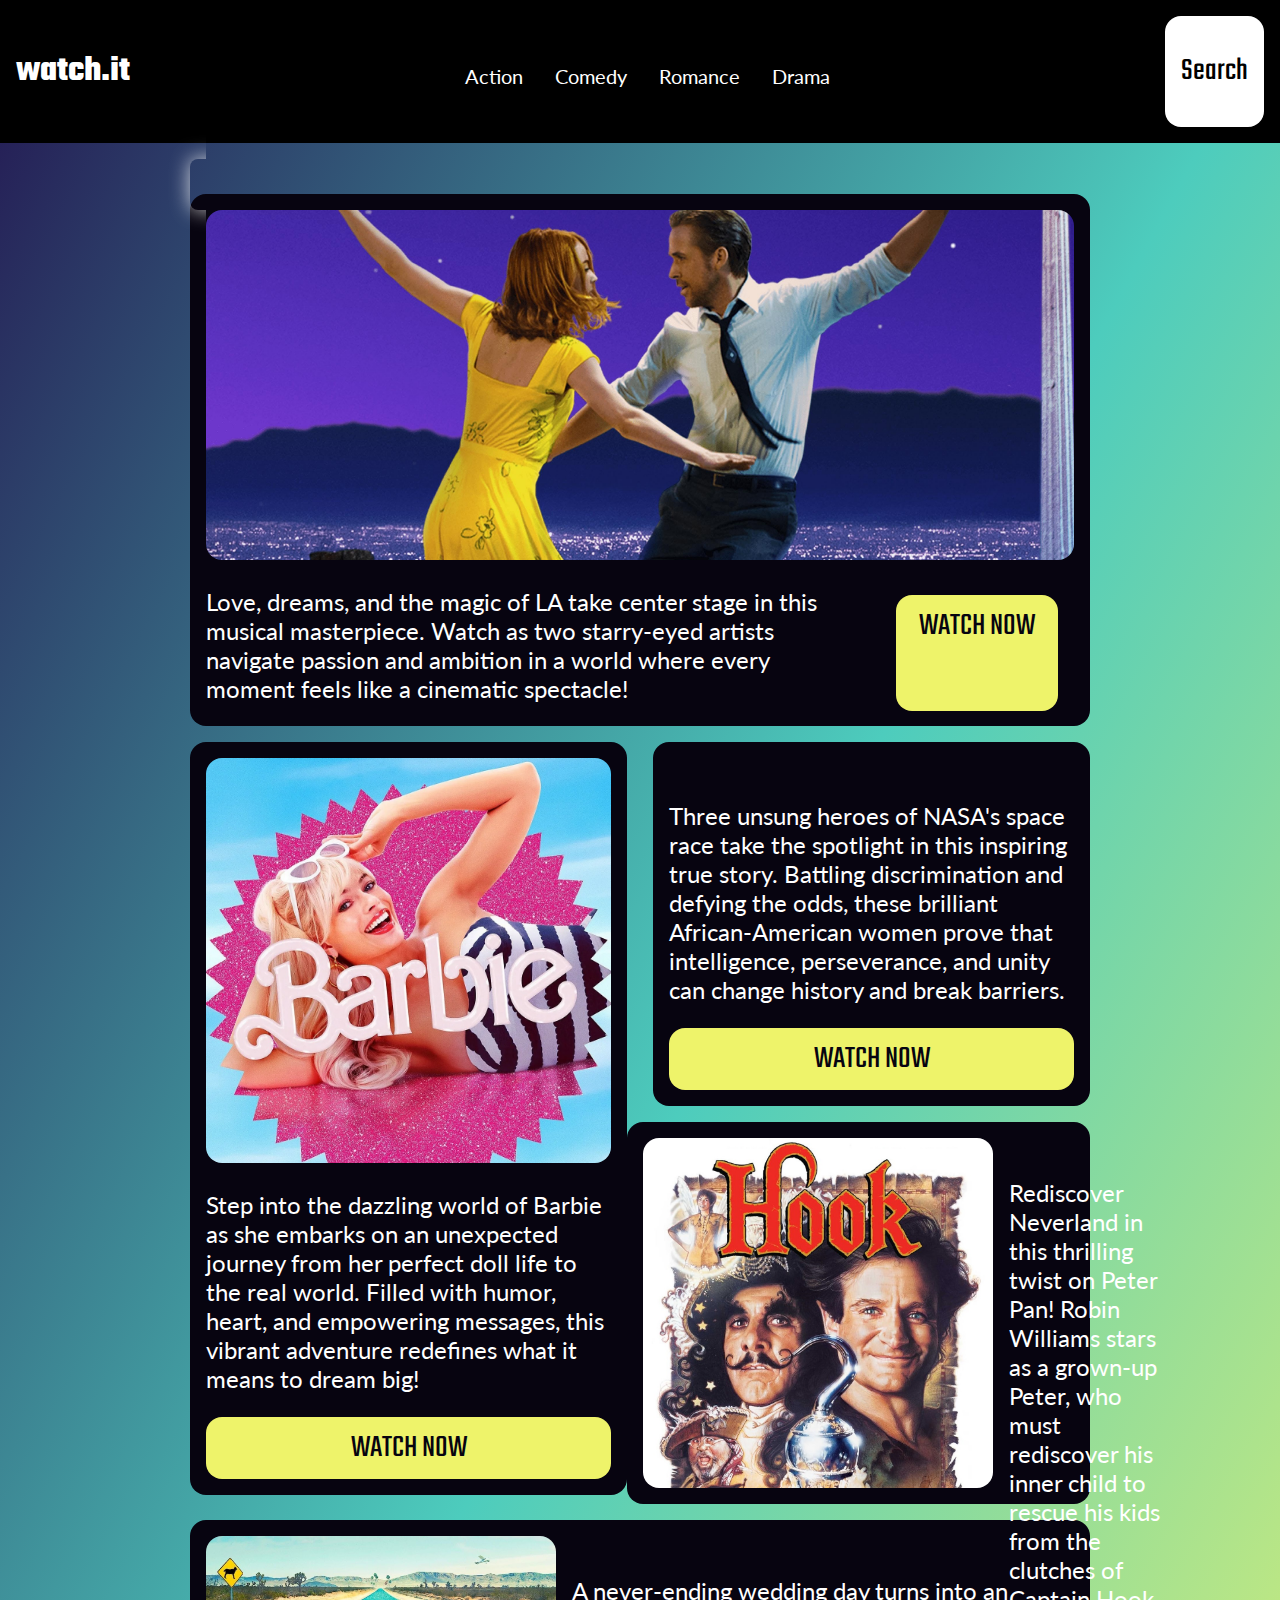
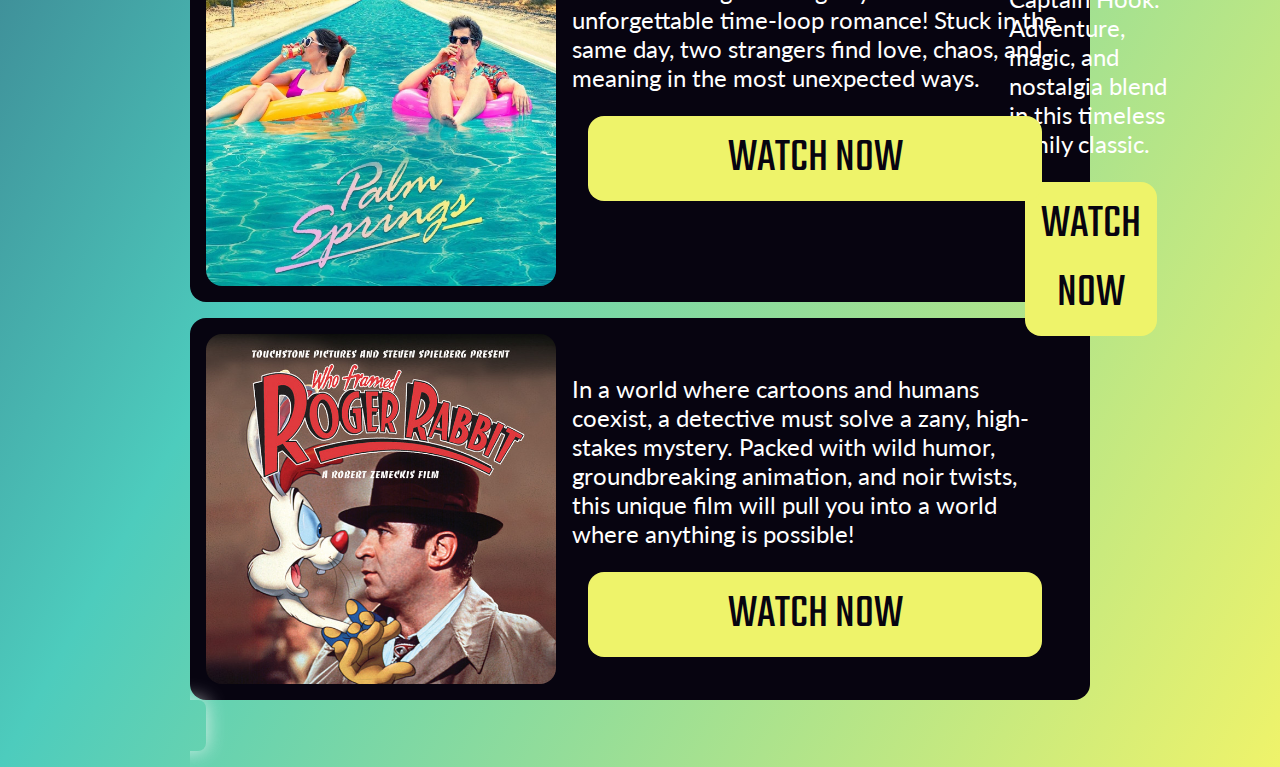
==== Task 2/index.html @ 02ca2071 "Task 2" ====
<!DOCTYPE html>
<html lang="en">
<head>
    <meta charset="UTF-8">
    <meta name="viewport" content="width=device-width, initial-scale=1.0">
    <title>Watch.it</title>
    <link rel="stylesheet" href="style.css">
</head>
<body>
    <header>
        <div class="logo">
            <h2>watch.it</h2>
        </div>
        <nav>
            <a href="">Action</a>
            <a href="">Comedy</a>
            <a href="">Romance</a>
            <a href="">Drama</a>
        </nav>
        <button>Search</button>
    </header>
    <div class="container">
        <div class="movies">
            <div class="movie1">
                <img src="images/la-la-land.jpg">
                <div class="boxes1">
                    <p>Love, dreams, and the magic of LA take center stage in this musical masterpiece. Watch as two starry-eyed artists navigate passion and ambition in a world where every moment feels like a cinematic spectacle!</p>
                </div>
                <div class="movie-button">WATCH NOW</div>
            </div>
            <div class="movie2">
                <img src="images/barbie.jpg" alt=""> 
                <div class="boxes2">
                    <p>Step into the dazzling world of Barbie as she embarks on an unexpected journey from her perfect doll life to the real world. Filled with humor, heart, and empowering messages, this vibrant adventure redefines what it means to dream big!</p>
                </div>
                <div class="movie-button">WATCH NOW</div>
            </div>
            <div class="movie3">
                <img src="images/hidden-figures.jpg" alt="">
                <div class="boxes3">
                    <p>Three unsung heroes of NASA's space race take the spotlight in this inspiring true story. Battling discrimination and defying the odds, these brilliant African-American women prove that intelligence, perseverance, and unity can change history and break barriers.</p>
                </div>
                <div class="movie-button">WATCH NOW</div>
            </div>
            <div class="movie4">
                <img src="images/hook.jpg" alt="">
                <div class="boxes4">
                    <p>Rediscover Neverland in this thrilling twist on Peter Pan! Robin Williams stars as a grown-up Peter, who must rediscover his inner child to rescue his kids from the clutches of Captain Hook. Adventure, magic, and nostalgia blend in this timeless family classic.</p>
                    <div class="movie-button">WATCH NOW</div>
                </div>
                
            </div>
            <div class="movie5">
                <img src="images/palm-springs.jpg" alt="">
                <div class="boxes5">
                    <p>A never-ending wedding day turns into an unforgettable time-loop romance! Stuck in the same day, two strangers find love, chaos, and meaning in the most unexpected ways.</p>
                    <div class="movie-button">WATCH NOW</div>
                </div>
                
            </div>
            <div class="movie6">
                <img src="images/who-framed-roger-rabbit.jpg" alt="">
                <div class="boxes6">
                    <p>In a world where cartoons and humans coexist, a detective must solve a zany, high-stakes mystery. Packed with wild humor, groundbreaking animation, and noir twists, this unique film will pull you into a world where anything is possible!</p>
                    <div class="movie-button">WATCH NOW</div>
                </div>
                
            </div>
        </div> 
    </div>
</div>
</body>
</html>
---- Task 2/style.css ----
@import url("https://fonts.googleapis.com/css2?family=Teko:wght@300..700&display=swap");
@import url("https://fonts.googleapis.com/css2?family=Lato:ital,wght@0,100;0,300;0,400;0,700;0,900;1,100;1,300;1,400;1,700;1,900&family=Teko:wght@300..700&display=swap"); 


body {
    background-image: linear-gradient(to right bottom, #231651, #4DCCBD, #eff36a);
    font-family: 'Lato', sans-serif;
    margin: 0;
    padding: 0;
}

header {
    background-color: #000000;
    color: #ffffff;
    display: flex;
    justify-content: space-between;
    padding: 32px;
}

.logo {
    font-family: 'Teko', sans-serif;
    font-size: 1.5em;
}

nav {
    display: none;
}

button {
    background-color: #ffffff;
    border: none;
    border-radius: 16px;
    color: #000000;
    font-family: 'Teko', sans-serif;
    font-size: 2em;
    padding: 8px 16px;
    cursor: pointer;
}

.container {
    max-width: 900px;
    margin: 32px auto;
}

.movies {
    display: grid;
    grid-template-columns: 1fr;
    gap: 16px;
}

.movie1,
.movie2,
.movie3,
.movie4,
.movie5,
.movie6 {
    background-color: #070410;
    border-radius: 16px;
    padding: 16px;
    margin-bottom: 16px;
}

.movie1 img,
.movie2 img,
.movie3 img,
.movie4 img,
.movie5 img,
.movie6 img {
    width: 100%;
    border-radius: 16px;
}

.boxes1,
.boxes2,
.boxes3,
.boxes4,
.boxes5,
.boxes6 {
    font-size: 1.5em;
    margin-bottom: 16px;
    color: #FFFFFF;
}

.movie-button {
    background-color: #EEF36A; 
    color: #070410;
    border-radius: 16px;
    padding: 8px 16px;
    text-align: center;
    cursor: pointer;
    font-family: 'Teko', sans-serif;
    font-size: 2em;
}

.movie-button:hover {
    background-image: linear-gradient(to right bottom, #231651, #4DCCBD, #eff36a);
    color: #FFFFFF;
}


@media (min-width: 720px) and (max-width: 1023px) {    
    header {
        background-color: #000000;
        color: #ffffff;
        display: flex;
        justify-content: space-between;
        padding: 16px;
    }
    
    .logo {
        font-family: 'Teko', sans-serif;
        font-size: 1.5em;
    }
    
    nav {
        margin-top: 32px;
        margin-left: 16px;
        margin-right: 16px;
        display: flex;
        gap: 32px;
        color: white;

    }

    nav a {
        margin-top: 16px;
        color: white;
        text-decoration: none;
        font-size: 20px;
    }
    
    button {
        background-color: #ffffff;
        border: none;
        border-radius: 16px;
        color: #000000;
        font-family: 'Teko', sans-serif;
        font-size: 2em;
        padding: 1px 16px;
        cursor: pointer;
    }

    .container {
        max-width: 900px;
        margin: 32px auto;
        padding: 0 32px; 
    }

    .movies {
        display: grid;
        grid-template-columns: repeat(2, 1fr); 
        grid-template-rows: repeat(3, auto); 
        gap: 16px;
    }

    .movie1,  
    .movie2, 
    .movie3, 
    .movie4, 
    .movie5, 
    .movie6 {
        border-radius: 8px;
        padding: 16px;
        margin-bottom: 16px;
        box-shadow: 0px 0px 20px rgba(250, 250, 250, 0.8); 
    }
}

@media (min-width: 1024px){ 
    header {
        background-color: #000000;
        color: #ffffff;
        display: flex;
        justify-content: space-between;
        padding: 16px;
    }
    
    .logo {
        font-family: 'Teko', sans-serif;
        font-size: 1.5em;
    }
    
    nav {
        margin-top: 32px;
        margin-left: 16px;
        margin-right: 16px;
        display: flex;
        gap: 32px;
        color: white;

    }

    nav a {
        margin-top: 16px;
        color: white;
        text-decoration: none;
        font-size: 20px;
    }
    
    button {
        background-color: #ffffff;
        border: none;
        border-radius: 16px;
        color: #000000;
        font-family: 'Teko', sans-serif;
        font-size: 2em;
        padding: 1px 16px;
        cursor: pointer;
    }

    .container {
        max-width: 900px;
        margin: 32px auto;
        padding: 0 32px; 
    }

    .movies {
        display: inline;
        border-radius: 8px;
        padding: 16px;
        margin-bottom: 16px;
        box-shadow: 0 0 20px rgba(250, 250, 250, 0.8);
    }

    .movie1 {
        height: 500px;
    }

    .movie1 img {
        object-fit: cover;
        height: 350px;
    }

    .movie1 .boxes1 p {
        width: 75%;
        float: left;
    }

    .movie1 .movie-button {
        width: 15%;
        float: right;
        height: 100px;
        margin: 16px;
    }

    .movie2 {
        float: left;
    }

    .movie3 {
        float: right;
    }

    .movie2,
    .movie3 {
        width: 45%;
    }

    .movie4,
    .movie5,
    .movie6 {
        display: flex;
        flex-direction: row;
    }

    .movie4 img,
    .movie5 img,
    .movie6 img {
        height: 350px;
    }

    .movie5 .boxes5 {
        height: 250px;
        padding: 16px;
    }

    .movie4 .boxes4,
    .movie6 .boxes6 {
        height: 250px;
        padding: 16px;
        justify-content: space-around;
    }

    .movie4 .movie-button,
    .movie5 .movie-button,
    .movie6 .movie-button {
        margin: 16px;
    }
}
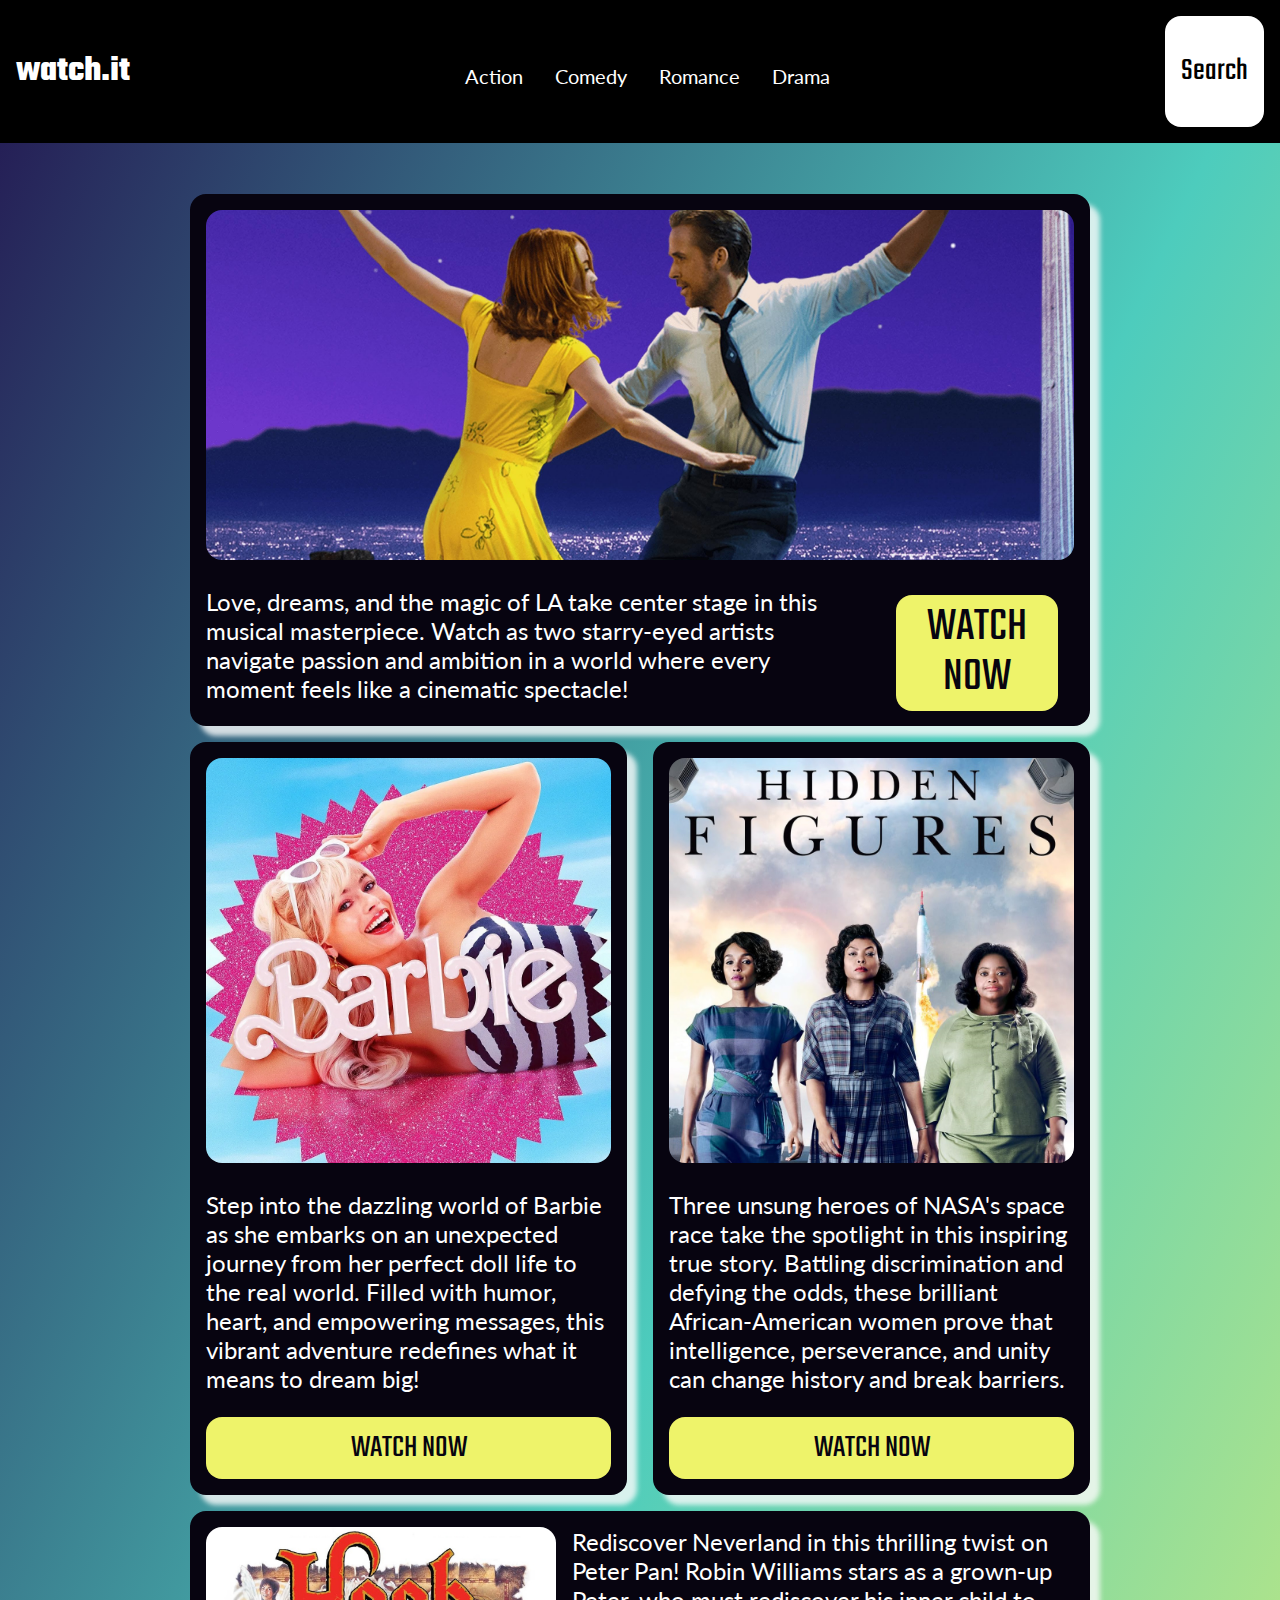
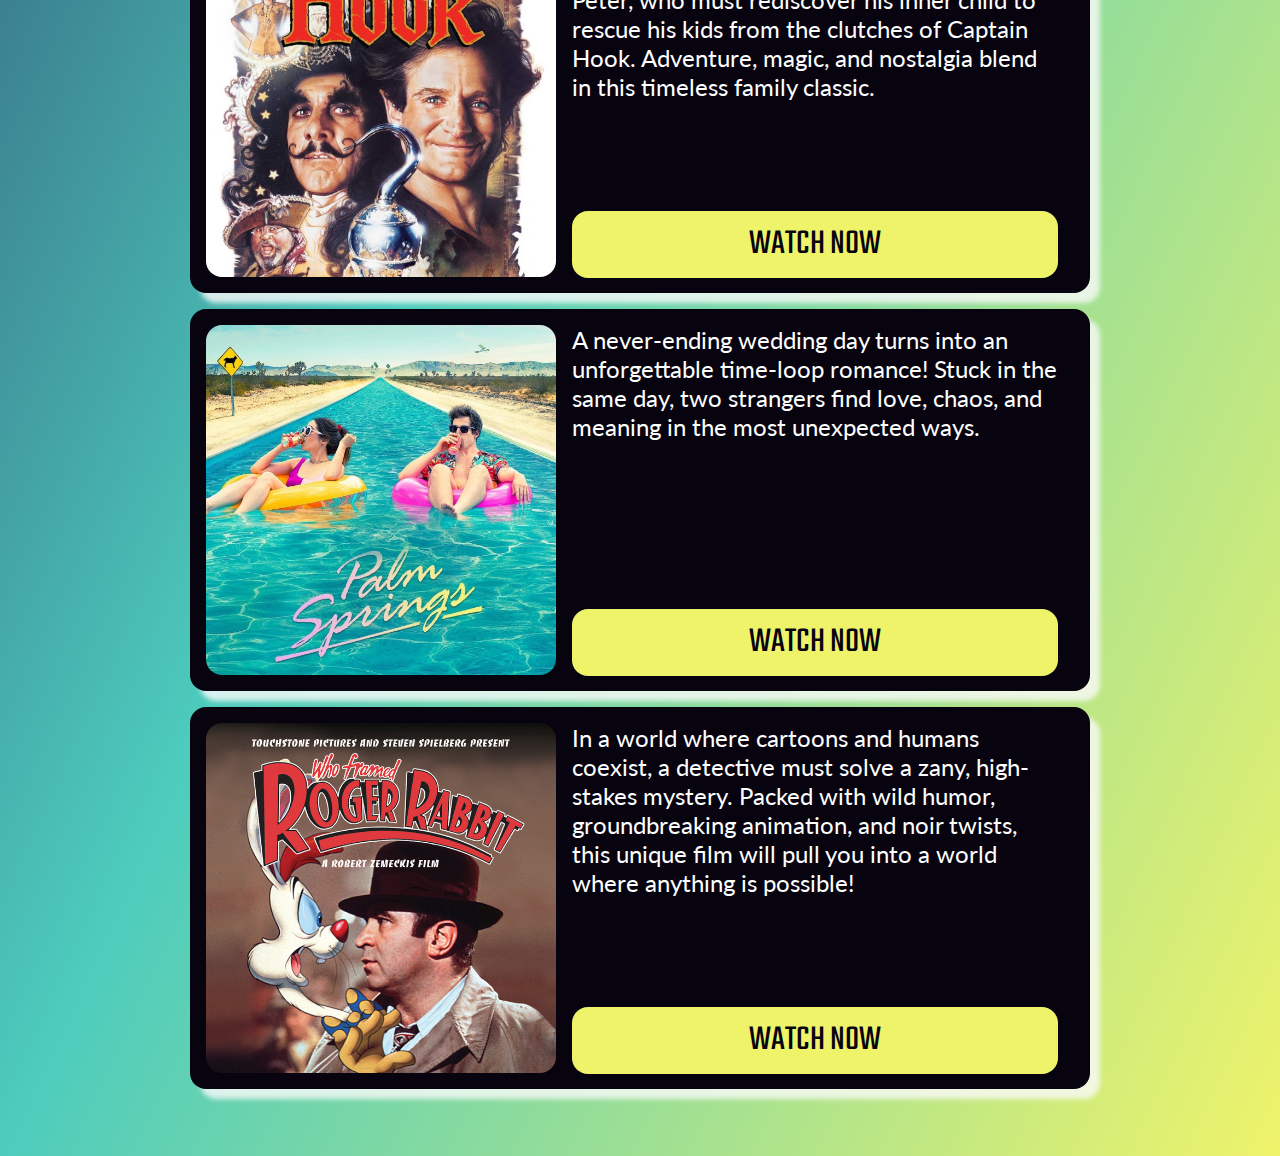
==== commit 0612cff7: "Task 2" ====
--- a/Task 2/index.html
+++ b/Task 2/index.html
@@ -3,10 +3,14 @@
 <head>
     <meta charset="UTF-8">
     <meta name="viewport" content="width=device-width, initial-scale=1.0">
+    <!-- The title of the website -->
     <title>Watch.it</title>
+
+    <!-- This is the link for the stylesheet -->
     <link rel="stylesheet" href="style.css">
 </head>
 <body>
+    <!-- Inside this header will be the logo, navigation bar, and the search bar -->
     <header>
         <div class="logo">
             <h2>watch.it</h2>
@@ -19,6 +23,7 @@
         </nav>
         <button>Search</button>
     </header>
+    <!-- Inside this container will house the movies, movies img, movies description, and buttons  -->
     <div class="container">
         <div class="movies">
             <div class="movie1">
--- a/Task 2/style.css
+++ b/Task 2/style.css
@@ -1,7 +1,9 @@
+/*Teko font for the Headings and buttons*/
 @import url("https://fonts.googleapis.com/css2?family=Teko:wght@300..700&display=swap");
-@import url("https://fonts.googleapis.com/css2?family=Lato:ital,wght@0,100;0,300;0,400;0,700;0,900;1,100;1,300;1,400;1,700;1,900&family=Teko:wght@300..700&display=swap"); 
-
-
+/*Lato for other text on the website*/
+@import url("https://fonts.googleapis.com/css2?family=Lato:ital,wght@0,100;0,300;0,400;0,700;0,900;1,100;1,300;1,400;1,700;1,900&family=Teko:wght@300..700&display=swap"); /*importing font from google font*/
+
+/* This will be the overall font and background color of the website */
 body {
     background-image: linear-gradient(to right bottom, #231651, #4DCCBD, #eff36a);
     font-family: 'Lato', sans-serif;
@@ -9,6 +11,7 @@
     padding: 0;
 }
 
+/* this is the color of the header and the navigation bar font color and style */
 header {
     background-color: #000000;
     color: #ffffff;
@@ -17,37 +20,43 @@
     padding: 32px;
 }
 
+/* the watch.it logo will have teko font */
 .logo {
     font-family: 'Teko', sans-serif;
     font-size: 1.5em;
 }
 
+/* for mobile the nav items will be displayed none */
 nav {
     display: none;
 }
 
-button {
+/* this is the search buttons style */
+header button {
     background-color: #ffffff;
     border: none;
     border-radius: 16px;
     color: #000000;
     font-family: 'Teko', sans-serif;
     font-size: 2em;
-    padding: 8px 16px;
     cursor: pointer;
-}
-
+    padding: 16px;
+}
+
+/* the container will have a max-width of 900px as per the specification */
 .container {
     max-width: 900px;
     margin: 32px auto;
 }
 
+/* for mobile the movies will be 1 column */
 .movies {
     display: grid;
     grid-template-columns: 1fr;
     gap: 16px;
 }
 
+/* this is the style of the movies */
 .movie1,
 .movie2,
 .movie3,
@@ -58,6 +67,7 @@
     border-radius: 16px;
     padding: 16px;
     margin-bottom: 16px;
+    box-shadow: 10px 10px 5px rgba(250, 250, 250, 0.8);
 }
 
 .movie1 img,
@@ -81,6 +91,7 @@
     color: #FFFFFF;
 }
 
+/* this is the design for the movie buttons to click watch now */
 .movie-button {
     background-color: #EEF36A; 
     color: #070410;
@@ -92,12 +103,13 @@
     font-size: 2em;
 }
 
+/* just a on hover design for the button */
 .movie-button:hover {
     background-image: linear-gradient(to right bottom, #231651, #4DCCBD, #eff36a);
     color: #FFFFFF;
 }
 
-
+/* this is for the tablet screen */
 @media (min-width: 720px) and (max-width: 1023px) {    
     header {
         background-color: #000000;
@@ -121,7 +133,7 @@
         color: white;
 
     }
-
+/* for this the nav items will be displayed as per the specification  */
     nav a {
         margin-top: 16px;
         color: white;
@@ -146,6 +158,7 @@
         padding: 0 32px; 
     }
 
+    /* for tablet the movies will be styled with 2 column 3 row layout */
     .movies {
         display: grid;
         grid-template-columns: repeat(2, 1fr); 
@@ -164,8 +177,33 @@
         margin-bottom: 16px;
         box-shadow: 0px 0px 20px rgba(250, 250, 250, 0.8); 
     }
-}
-
+
+    .movie1 .movie-button {
+        margin-top: 53px;
+        font-size: 2em;
+    }
+
+    .movie2 .movie-button {
+        font-size: 2em;
+    }
+
+    .movie3 .movie-button {
+        font-size: 2em;
+        margin-top: 30px;
+    }
+
+    .movie5 .movie-button {
+        font-size: 1.5em;
+        margin-top: 16vh;
+    }
+
+    .movie4 .movie-button,  
+    .movie6 .movie-button {
+        font-size: 1.5em;
+    }
+}
+
+/* this is for the desktop screen */
 @media (min-width: 1024px){ 
     header {
         background-color: #000000;
@@ -219,7 +257,6 @@
         border-radius: 8px;
         padding: 16px;
         margin-bottom: 16px;
-        box-shadow: 0 0 20px rgba(250, 250, 250, 0.8);
     }
 
     .movie1 {
@@ -241,6 +278,8 @@
         float: right;
         height: 100px;
         margin: 16px;
+        font-size: 3em;
+        line-height: 50px;
     }
 
     .movie2 {
@@ -261,6 +300,7 @@
     .movie6 {
         display: flex;
         flex-direction: row;
+        
     }
 
     .movie4 img,
@@ -269,21 +309,35 @@
         height: 350px;
     }
 
-    .movie5 .boxes5 {
-        height: 250px;
-        padding: 16px;
-    }
-
-    .movie4 .boxes4,
-    .movie6 .boxes6 {
-        height: 250px;
-        padding: 16px;
-        justify-content: space-around;
-    }
-
-    .movie4 .movie-button,
-    .movie5 .movie-button,
+    .movie5 .boxes5  {
+        height: 150px;
+        padding: 0 16px 16px 16px;
+    }
+
+    .movie4 .boxes4 ,
+    .movie6 .boxes6  {
+        height: 150px;
+        padding: 0 16px 16px 16px
+    }
+
+    .movie4 .boxes4 p,
+    .movie5 .boxes5 p,
+    .movie6 .boxes6 p  {
+        margin: 0;
+    }
+
+    .movie4 .movie-button {
+        margin-top: 110px;
+        font-size: 1.5em;
+    }
+
+    .movie5 .movie-button {
+        margin-top: 168px;
+        font-size: 1.5em;
+    }
+
     .movie6 .movie-button {
-        margin: 16px;
+        margin-top: 110px;
+        font-size: 1.5em;
     }
 }